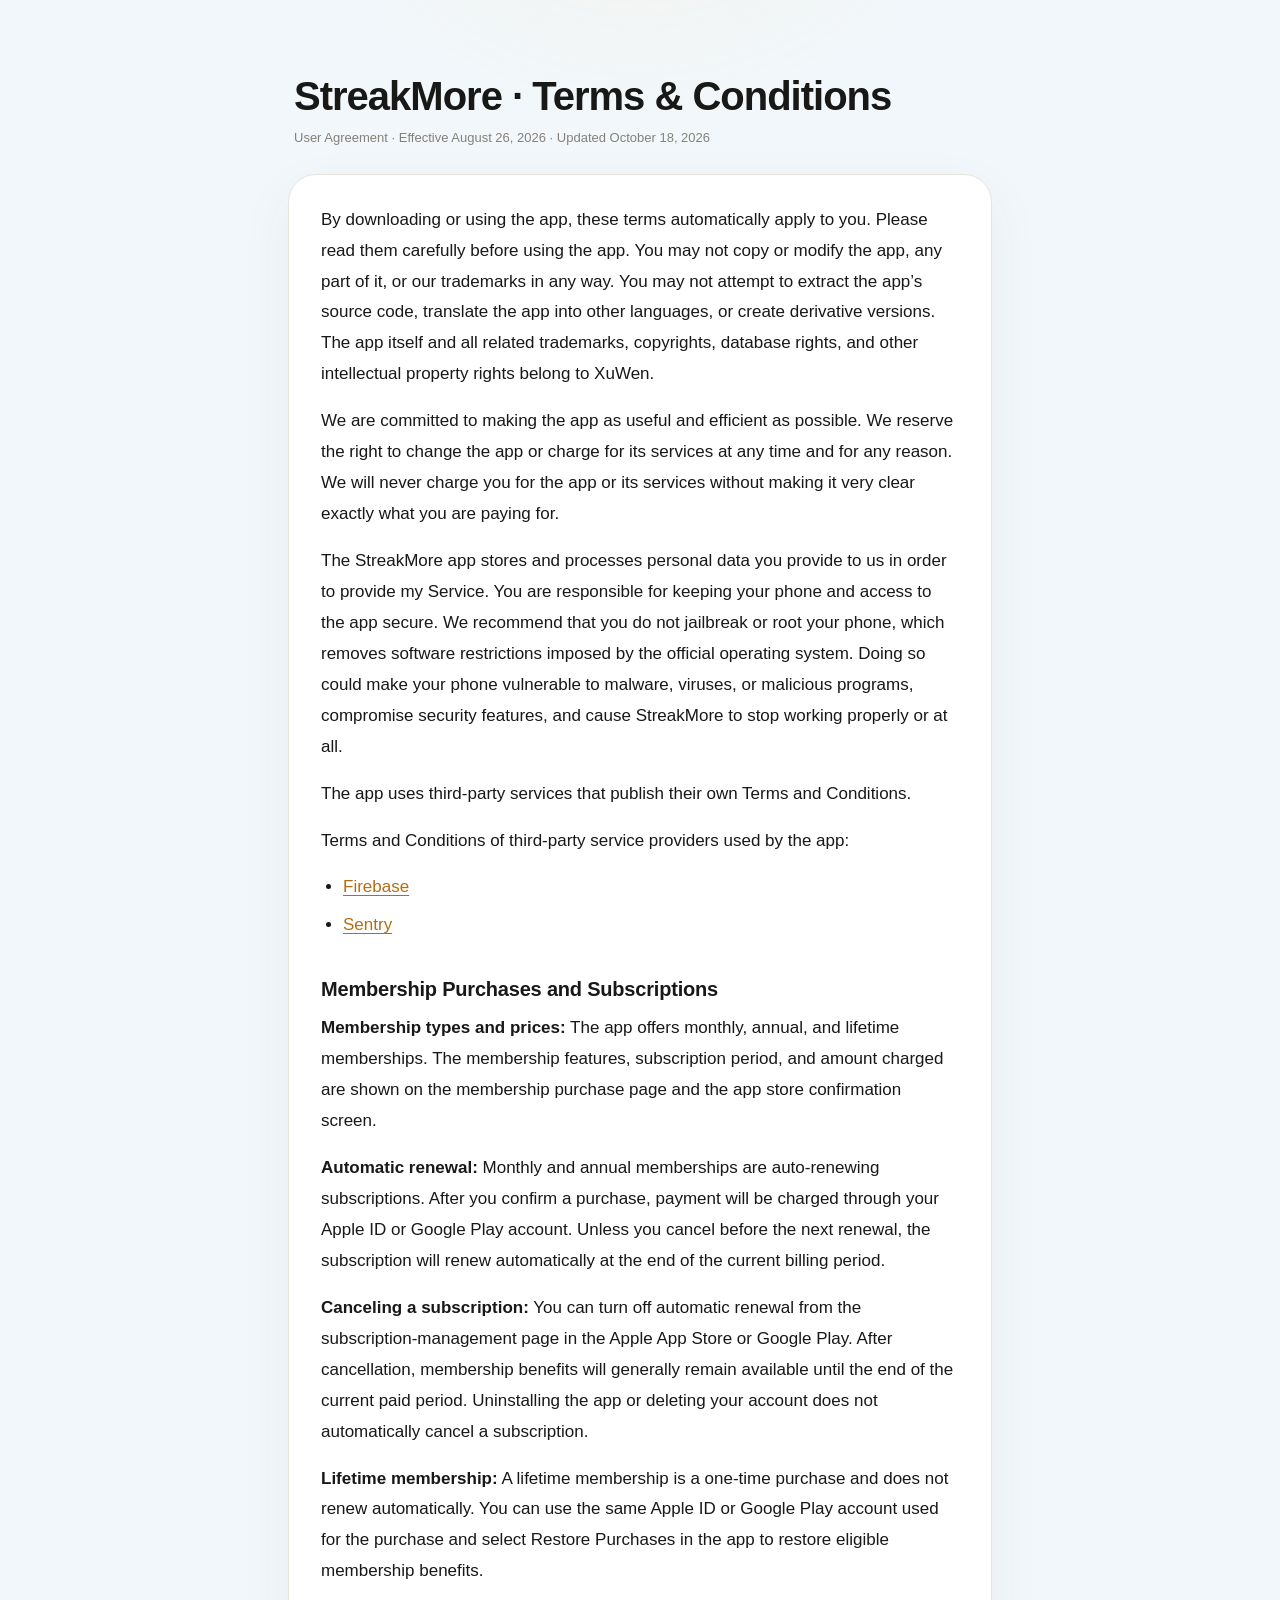
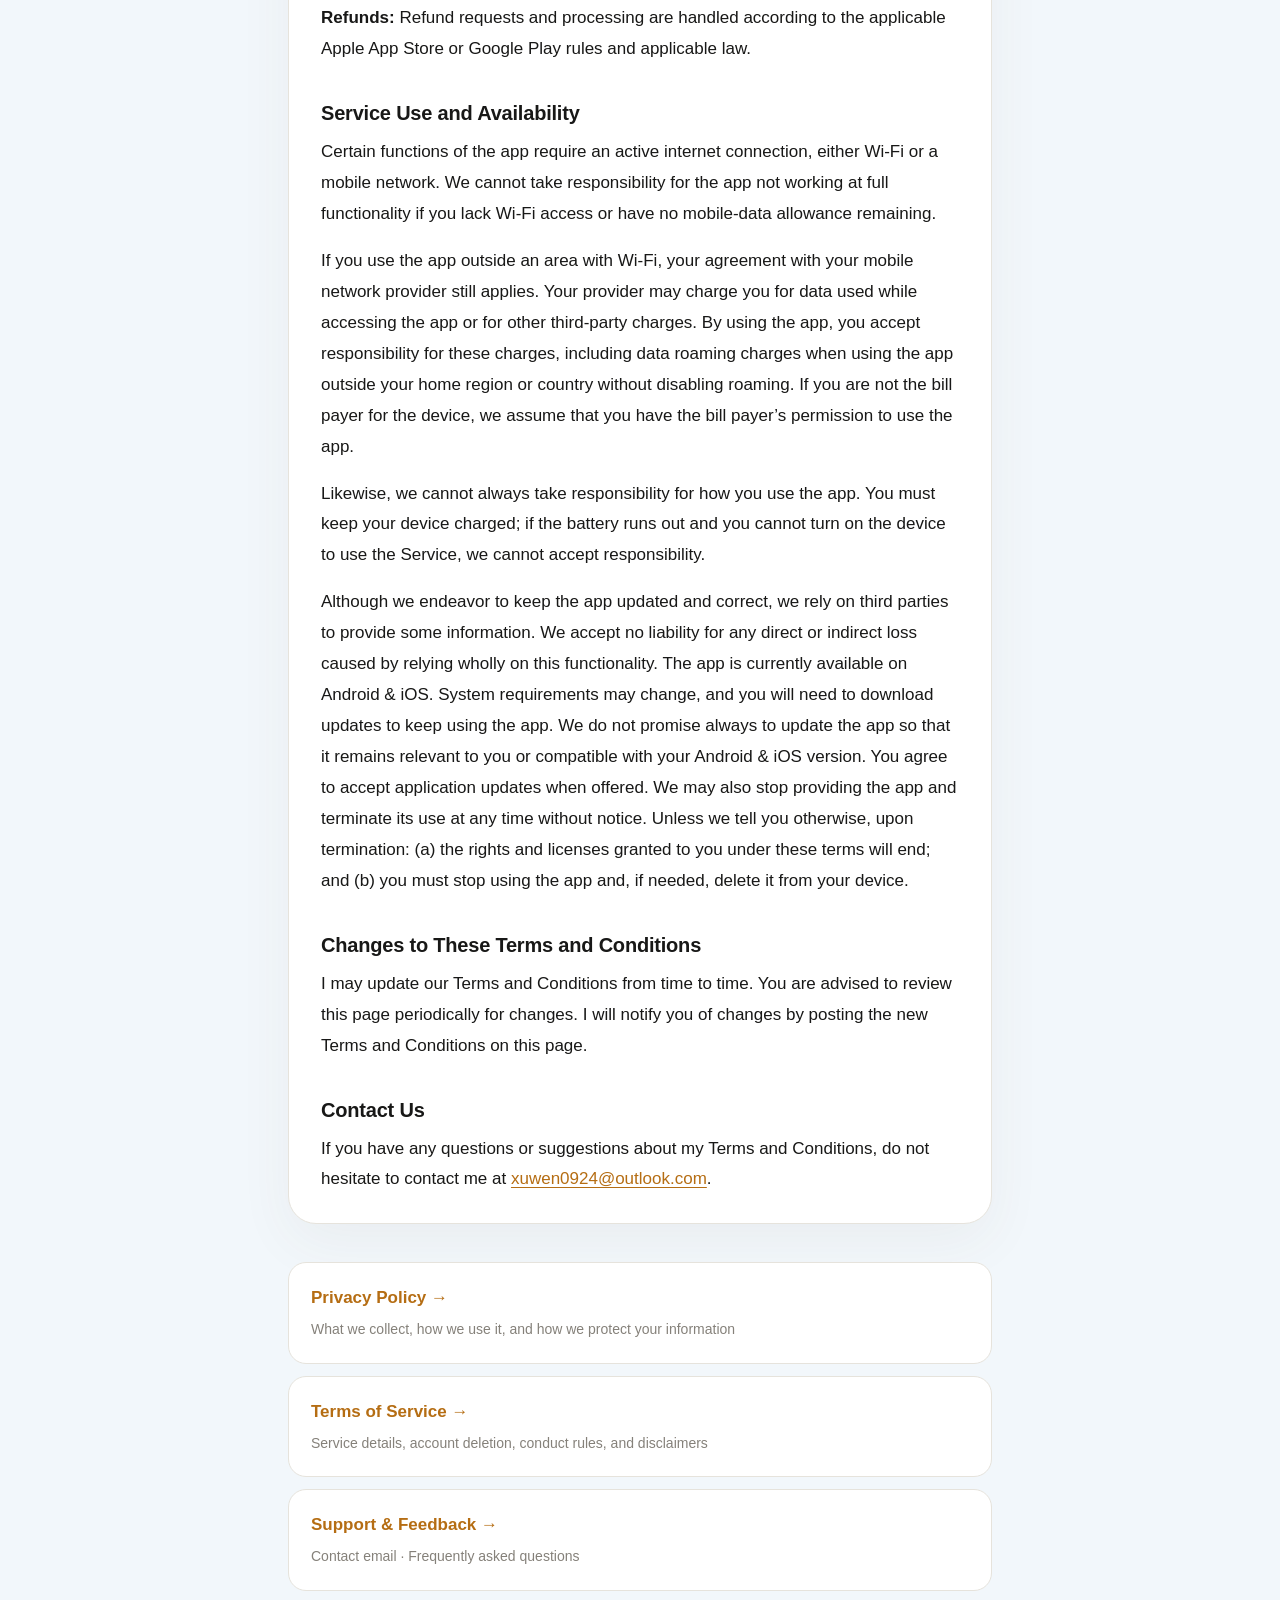
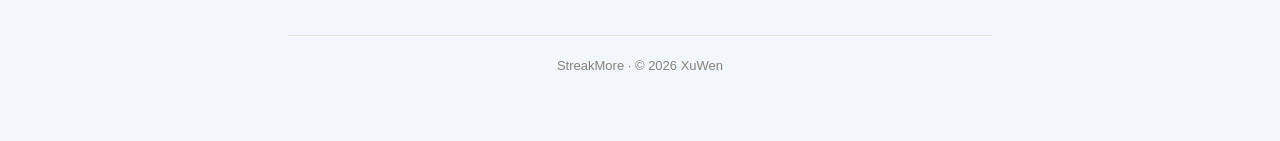
==== terms.html @ e5e370bb "Add StreakMore legal site with Be Streak renamed to StreakMore - Landing page, privacy policy, terms" ====
<!doctype html>
<html lang="en" data-page="terms">
<head>
  <meta charset="utf-8">
  <meta name="viewport" content="width=device-width, initial-scale=1">
  <meta name="color-scheme" content="light dark">
  <meta name="theme-color" content="#F2F7FB">
  <title>StreakMore · Terms &amp; Conditions</title>
  <link rel="stylesheet" href="./styles/legal-pages.css">
  <link rel="stylesheet" href="./styles/site-footer.css">
  <script src="./locales/en.js" defer></script>
  <script src="./locales/zh-CN.js" defer></script>
  <script src="./locales/legal-en.js" defer></script>
  <script src="./locales/legal-zh-CN.js" defer></script>
  <script src="./scripts/site-footer.js" defer></script>
  <script src="./scripts/legal-pages.js" defer></script>
</head>
<body>
  <main>
    <header class="page-header">
      <h1 data-i18n="heading">StreakMore · Terms &amp; Conditions</h1>
      <p class="sub" data-i18n="sub">User Agreement · Effective August 26, 2026 · Updated October 18, 2026</p>
    </header>

    <article class="content-card">
      <p data-i18n="body.p1">By downloading or using the app, these terms automatically apply to you. Please read them carefully before using the app. You may not copy or modify the app, any part of it, or our trademarks in any way. You may not attempt to extract the app’s source code, translate the app into other languages, or create derivative versions. The app itself and all related trademarks, copyrights, database rights, and other intellectual property rights belong to XuWen.</p>
      <p data-i18n="body.p2">We are committed to making the app as useful and efficient as possible. We reserve the right to change the app or charge for its services at any time and for any reason. We will never charge you for the app or its services without making it very clear exactly what you are paying for.</p>
      <p data-i18n="body.p3">The StreakMore app stores and processes personal data you provide to us in order to provide my Service. You are responsible for keeping your phone and access to the app secure. We recommend that you do not jailbreak or root your phone, which removes software restrictions imposed by the official operating system. Doing so could make your phone vulnerable to malware, viruses, or malicious programs, compromise security features, and cause StreakMore to stop working properly or at all.</p>
      <p data-i18n="body.p4">The app uses third-party services that publish their own Terms and Conditions.</p>
      <p data-i18n="body.providersIntro">Terms and Conditions of third-party service providers used by the app:</p>
      <ul class="provider-links">
        <li><a href="https://firebase.google.com/terms" rel="noopener noreferrer" data-i18n="provider.firebase">Firebase</a></li>
        <li><a href="https://sentry.io/terms/" rel="noopener noreferrer" data-i18n="provider.sentry">Sentry</a></li>
      </ul>

      <h2 data-i18n="membership.title">Membership Purchases and Subscriptions</h2>
      <p><strong data-i18n="membership.types.label">Membership types and prices:</strong> <span data-i18n="membership.types.p">The app offers monthly, annual, and lifetime memberships. The membership features, subscription period, and amount charged are shown on the membership purchase page and the app store confirmation screen.</span></p>
      <p><strong data-i18n="membership.renewal.label">Automatic renewal:</strong> <span data-i18n="membership.renewal.p">Monthly and annual memberships are auto-renewing subscriptions. After you confirm a purchase, payment will be charged through your Apple ID or Google Play account. Unless you cancel before the next renewal, the subscription will renew automatically at the end of the current billing period.</span></p>
      <p><strong data-i18n="membership.cancel.label">Canceling a subscription:</strong> <span data-i18n="membership.cancel.p">You can turn off automatic renewal from the subscription-management page in the Apple App Store or Google Play. After cancellation, membership benefits will generally remain available until the end of the current paid period. Uninstalling the app or deleting your account does not automatically cancel a subscription.</span></p>
      <p><strong data-i18n="membership.lifetime.label">Lifetime membership:</strong> <span data-i18n="membership.lifetime.p">A lifetime membership is a one-time purchase and does not renew automatically. You can use the same Apple ID or Google Play account used for the purchase and select Restore Purchases in the app to restore eligible membership benefits.</span></p>
      <p><strong data-i18n="membership.refund.label">Refunds:</strong> <span data-i18n="membership.refund.p">Refund requests and processing are handled according to the applicable Apple App Store or Google Play rules and applicable law.</span></p>

      <h2 data-i18n="availability.title">Service Use and Availability</h2>
      <p data-i18n="body.p5">Certain functions of the app require an active internet connection, either Wi-Fi or a mobile network. We cannot take responsibility for the app not working at full functionality if you lack Wi-Fi access or have no mobile-data allowance remaining.</p>
      <p data-i18n="body.p6">If you use the app outside an area with Wi-Fi, your agreement with your mobile network provider still applies. Your provider may charge you for data used while accessing the app or for other third-party charges. By using the app, you accept responsibility for these charges, including data roaming charges when using the app outside your home region or country without disabling roaming. If you are not the bill payer for the device, we assume that you have the bill payer’s permission to use the app.</p>
      <p data-i18n="body.p7">Likewise, we cannot always take responsibility for how you use the app. You must keep your device charged; if the battery runs out and you cannot turn on the device to use the Service, we cannot accept responsibility.</p>
      <p data-i18n="body.p8">Although we endeavor to keep the app updated and correct, we rely on third parties to provide some information. We accept no liability for any direct or indirect loss caused by relying wholly on this functionality. The app is currently available on Android &amp; iOS. System requirements may change, and you will need to download updates to keep using the app. We do not promise always to update the app so that it remains relevant to you or compatible with your Android &amp; iOS version. You agree to accept application updates when offered. We may also stop providing the app and terminate its use at any time without notice. Unless we tell you otherwise, upon termination: (a) the rights and licenses granted to you under these terms will end; and (b) you must stop using the app and, if needed, delete it from your device.</p>

      <h2 data-i18n="changes.title">Changes to These Terms and Conditions</h2>
      <p data-i18n="changes.p1">I may update our Terms and Conditions from time to time. You are advised to review this page periodically for changes. I will notify you of changes by posting the new Terms and Conditions on this page.</p>

      <h2 data-i18n="contact.title">Contact Us</h2>
      <p><span data-i18n="contact.p1">If you have any questions or suggestions about my Terms and Conditions, do not hesitate to contact me at</span> <a href="mailto:xuwen0924@outlook.com" data-i18n="contact.email">xuwen0924@outlook.com</a>.</p>
    </article>

    <div data-streakmore-site-footer></div>
  </main>
</body>
</html>
---- styles/legal-pages.css ----
:root {
  color-scheme: light dark;
  --ink: #181817;
  --copy: #5d5b56;
  --muted: #85817a;
  --canvas: #F2F7FB;
  --surface: #FFFFFF;
  --resource-surface: #FFFFFF;
  --line: #e6e3dc;
  --link-accent: #b56d13;
  --glow: rgba(255, 210, 94, .13);
  --hover-line: #d7c9a9;
  --hover-shadow: rgba(91, 76, 47, .08);
  --shadow: 0 18px 55px rgba(91, 76, 47, .055);
}

@media (prefers-color-scheme: dark) {
  :root {
    --ink: #F2F7FB;
    --copy: #D8E1ED;
    --muted: #AAB8CB;
    --canvas: #26334D;
    --surface: #2E405A;
    --resource-surface: #2E405A;
    --line: #43567D;
    --link-accent: #FFD36A;
    --glow: rgba(102, 144, 222, .16);
    --hover-line: #7185AC;
    --hover-shadow: rgba(4, 12, 30, .24);
    --shadow: 0 18px 55px rgba(4, 12, 30, .15);
  }
}

html[data-theme="light"] {
  color-scheme: light;
  --ink: #181817;
  --copy: #5d5b56;
  --muted: #85817a;
  --canvas: #F2F7FB;
  --surface: #FFFFFF;
  --resource-surface: #FFFFFF;
  --line: #e6e3dc;
  --link-accent: #b56d13;
  --glow: rgba(255, 210, 94, .13);
  --hover-line: #d7c9a9;
  --hover-shadow: rgba(91, 76, 47, .08);
  --shadow: 0 18px 55px rgba(91, 76, 47, .055);
}

html[data-theme="dark"] {
  color-scheme: dark;
  --ink: #F2F7FB;
  --copy: #D8E1ED;
  --muted: #AAB8CB;
  --canvas: #26334D;
  --surface: #2E405A;
  --resource-surface: #2E405A;
  --line: #43567D;
  --link-accent: #FFD36A;
  --glow: rgba(102, 144, 222, .16);
  --hover-line: #7185AC;
  --hover-shadow: rgba(4, 12, 30, .24);
  --shadow: 0 18px 55px rgba(4, 12, 30, .15);
}

* { box-sizing: border-box; }

html { background: var(--canvas); }

body {
  margin: 0;
  background:
    radial-gradient(circle at 50% -8%, var(--glow), transparent 25rem),
    var(--canvas);
  color: var(--ink);
  font: 17px/1.82 -apple-system, BlinkMacSystemFont, "SF Pro Text", "PingFang SC", "Hiragino Sans GB", "Microsoft YaHei", sans-serif;
  -webkit-font-smoothing: antialiased;
  -webkit-text-size-adjust: 100%;
}

main {
  width: min(100%, 760px);
  margin: 0 auto;
  padding: 72px 28px 64px;
}

a {
  color: var(--link-accent);
  overflow-wrap: anywhere;
  text-underline-offset: 3px;
}

a:hover { color: var(--ink); }

a:focus-visible {
  border-radius: 5px;
  outline: 3px solid rgba(245, 184, 46, .42);
  outline-offset: 3px;
}

.page-header {
  margin-bottom: 24px;
  padding: 0 6px;
}

h1 {
  margin: 0 0 6px;
  color: var(--ink);
  font-size: clamp(28px, 6vw, 40px);
  line-height: 1.2;
  letter-spacing: -.025em;
}

.sub {
  margin: 0;
  color: var(--muted);
  font-size: 13px;
}

.content-card {
  padding: 30px 32px 28px;
  border: 1px solid var(--line);
  border-radius: 28px;
  background: var(--surface);
  box-shadow: var(--shadow);
}

.content-card > :first-child { margin-top: 0; }
.content-card > :last-child { margin-bottom: 0; }

h2 {
  margin: 34px 0 10px;
  color: var(--ink);
  font-size: 20px;
  line-height: 1.4;
  letter-spacing: -.01em;
}

p { margin: 0 0 16px; }

ul {
  margin: 10px 0 18px;
  padding-left: 22px;
}

li { margin: 7px 0; }

.provider-links { margin-top: 8px; }

.contact-card {
  margin: 10px 0 14px;
  padding: 18px 20px;
  border: 1px solid var(--line);
  border-radius: 18px;
  background: var(--resource-surface);
}

.contact-card div + div { margin-top: 8px; }

code {
  padding: 2px 6px;
  border-radius: 6px;
  background: var(--resource-surface);
  color: var(--ink);
  font-size: .92em;
  overflow-wrap: anywhere;
}

.faq-question {
  margin: 24px 0 5px;
  color: var(--ink);
  font-weight: 700;
}

.faq-answer { margin: 0; }

@media (max-width: 520px) {
  body { font-size: 16px; }
  main { padding: 48px 16px 44px; }

  .page-header { padding: 0 4px; }

  .content-card {
    padding: 25px 22px 23px;
    border-radius: 24px;
  }

  h2 {
    margin-top: 30px;
    font-size: 19px;
  }
}
---- styles/site-footer.css ----
.resources {
  margin-top: 38px;
}

.resource-card {
  display: block;
  padding: 20px 22px;
  margin: 12px 0;
  border: 1px solid var(--line);
  border-radius: 18px;
  background: var(--resource-surface);
  color: var(--ink);
  text-decoration: none;
  transition: border-color .2s ease, box-shadow .2s ease, transform .2s ease;
}

.resource-card:hover {
  border-color: var(--hover-line);
  box-shadow: 0 12px 30px var(--hover-shadow);
  transform: translateY(-1px);
}

.resource-card:focus-visible {
  outline: 3px solid rgba(245, 184, 46, .42);
  outline-offset: 3px;
}

.resource-card b {
  color: var(--link-accent);
  font-size: 17px;
}

.resource-card span {
  display: block;
  margin-top: 3px;
  color: var(--muted);
  font-size: 14px;
}

footer {
  margin-top: 44px;
  padding: 18px 4px 0;
  border-top: 1px solid var(--line);
  color: var(--muted);
  font-size: 13px;
  text-align: center;
}

@media (max-width: 520px) {
  .resources { margin-top: 28px; }
}

@media (prefers-reduced-motion: reduce) {
  .resource-card { transition: none; }
}
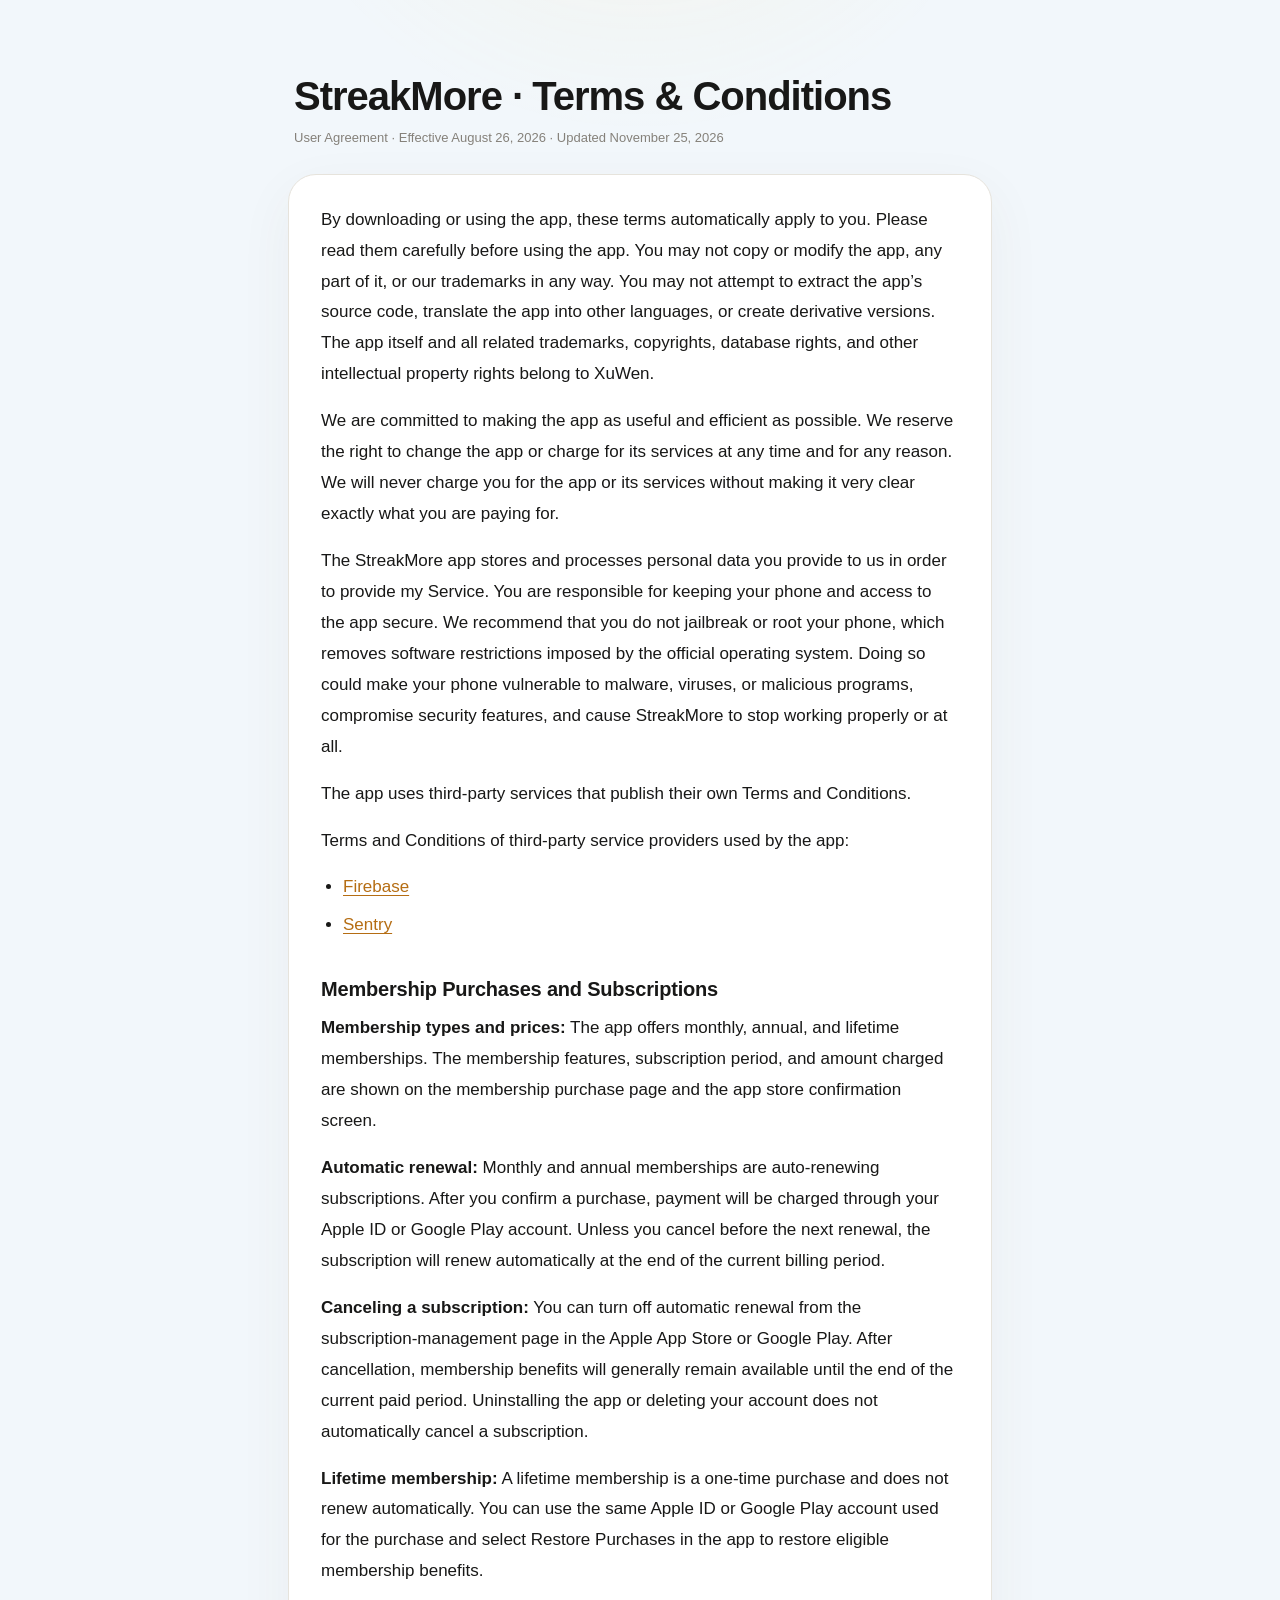
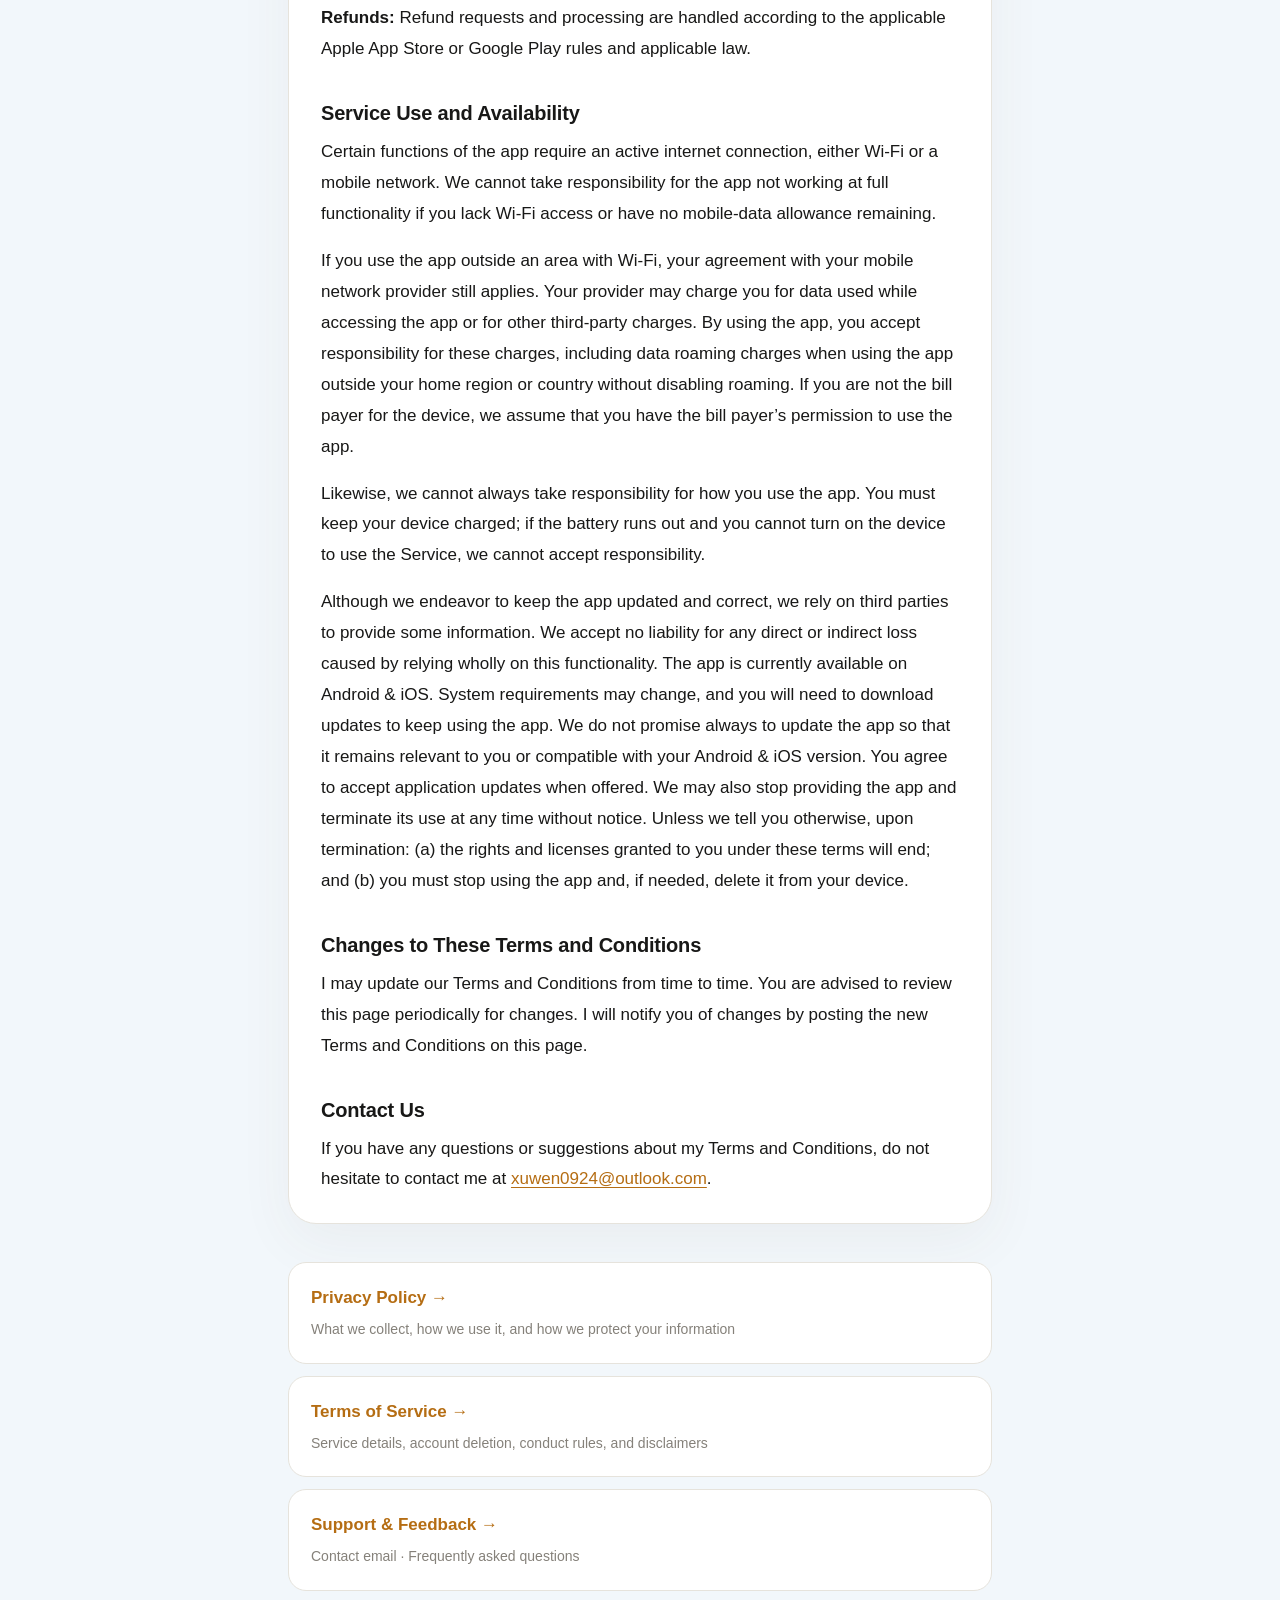
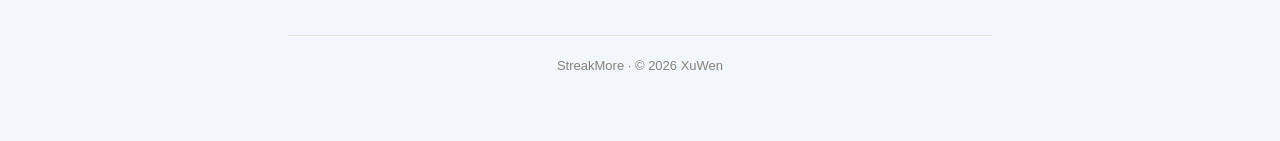
==== commit 1b927348: "chore(legal): update last-updated date to 2026-11-25" ====
--- a/terms.html
+++ b/terms.html
@@ -19,7 +19,7 @@
   <main>
     <header class="page-header">
       <h1 data-i18n="heading">StreakMore · Terms &amp; Conditions</h1>
-      <p class="sub" data-i18n="sub">User Agreement · Effective August 26, 2026 · Updated October 18, 2026</p>
+      <p class="sub" data-i18n="sub">User Agreement · Effective August 26, 2026 · Updated November 25, 2026</p>
     </header>
 
     <article class="content-card">
